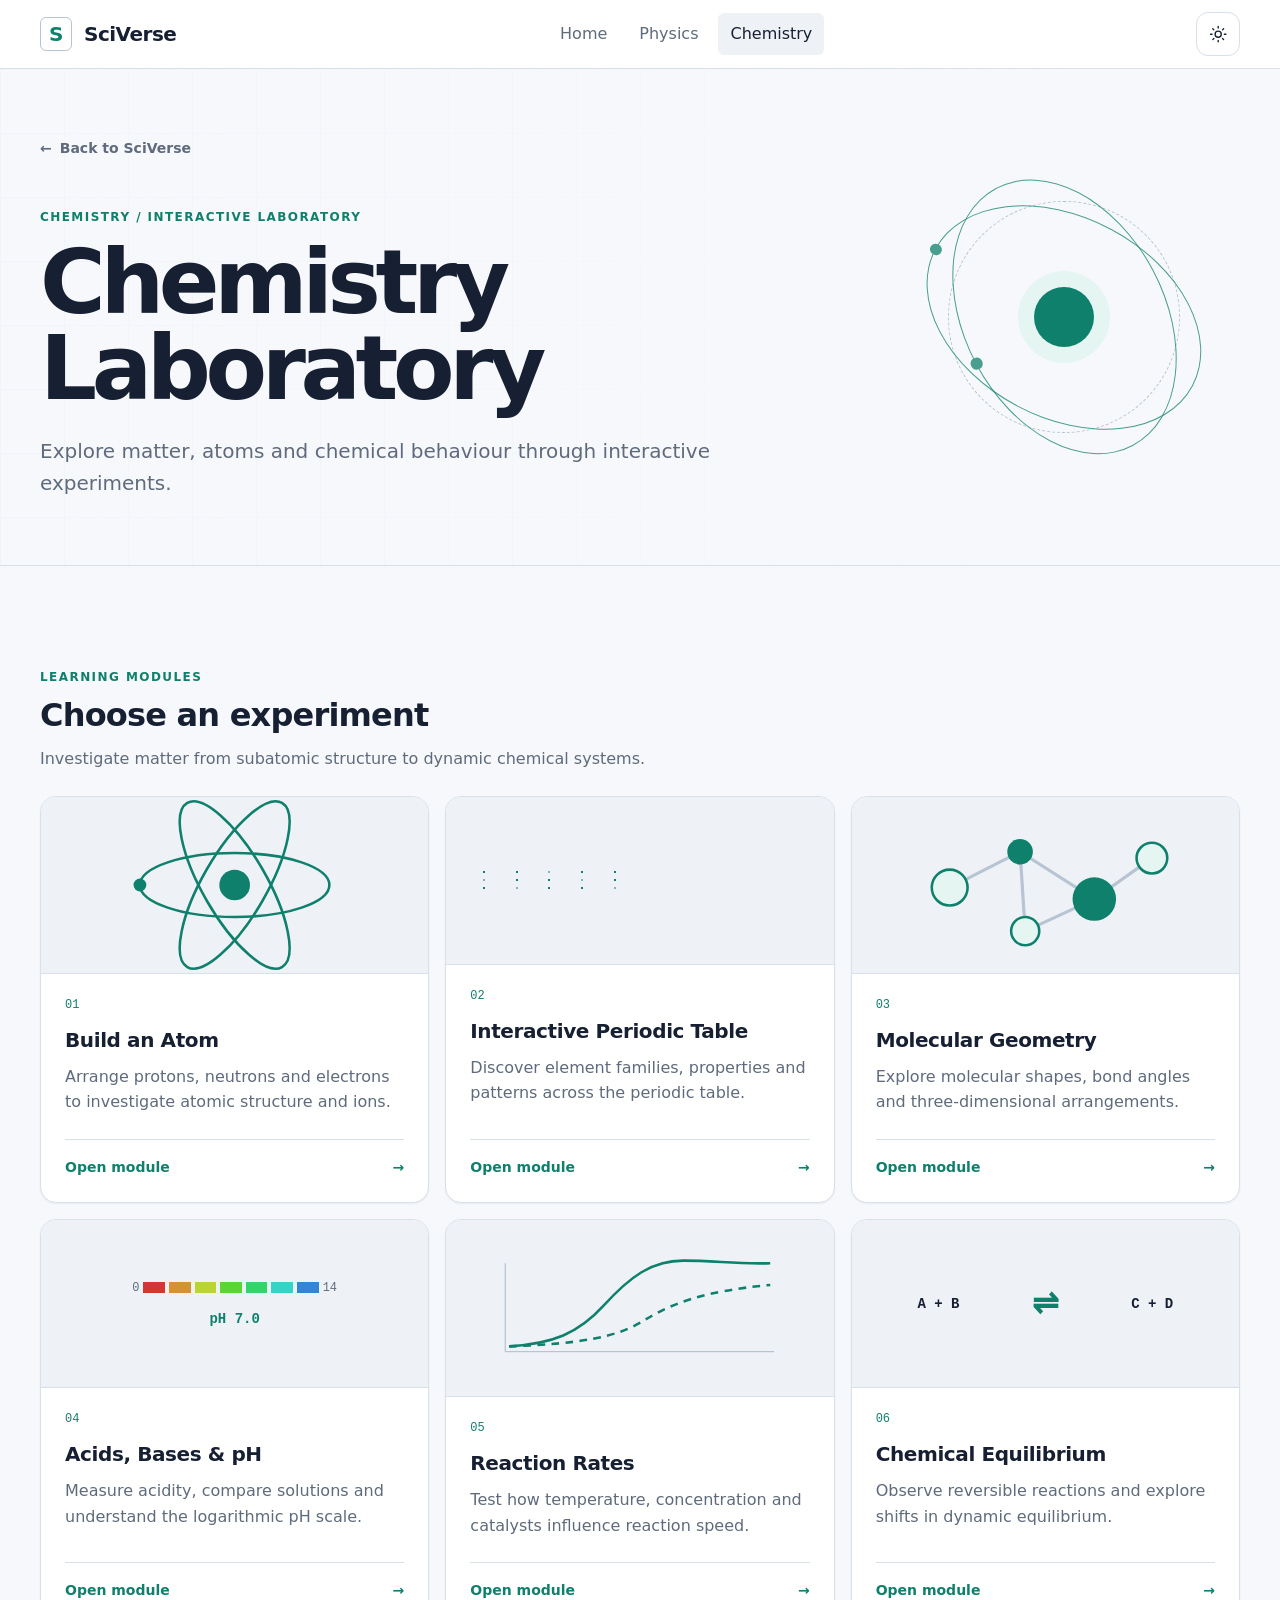
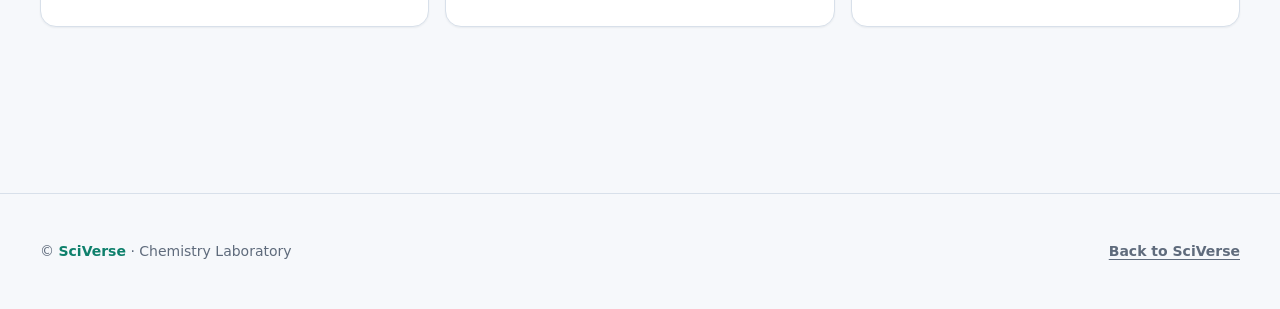
==== chemistry.html @ 0c0eaab9 "Initial SciVerse multimedia application" ====
<!DOCTYPE html>
<html lang="en" data-subject="chemistry">
<head>
  <meta charset="UTF-8"><meta name="viewport" content="width=device-width, initial-scale=1.0">
  <meta name="description" content="Explore atoms, molecules, reactions, pH, and equilibrium in the SciVerse Chemistry Laboratory.">
  <title>Chemistry Laboratory | SciVerse</title>
  <link rel="stylesheet" href="css/common.css"><link rel="stylesheet" href="css/subject.css">
  <script src="js/common.js" defer></script>
</head>
<body>
  <a class="skip-link" href="#main-content">Skip to main content</a>
  <header class="navbar"><div class="page-container navbar__inner"><a class="logo" href="index.html" aria-label="SciVerse home"><span class="logo__mark" aria-hidden="true">S</span><span>SciVerse</span></a><nav aria-label="Primary navigation"><ul class="navbar__links"><li><a class="navbar__link" href="index.html">Home</a></li><li><a class="navbar__link" href="physics.html">Physics</a></li><li><a class="navbar__link" href="chemistry.html" aria-current="page">Chemistry</a></li></ul></nav><button class="icon-button theme-toggle" type="button" data-theme-toggle aria-label="Switch theme" aria-pressed="false"><svg class="theme-toggle__sun" viewBox="0 0 24 24" aria-hidden="true"><circle cx="12" cy="12" r="4"/><path d="M12 2v2M12 20v2M4.93 4.93l1.42 1.42M17.65 17.65l1.42 1.42M2 12h2M20 12h2M4.93 19.07l1.42-1.42M17.65 6.35l1.42-1.42"/></svg><svg class="theme-toggle__moon" viewBox="0 0 24 24" aria-hidden="true"><path d="M20.2 15.3A8.5 8.5 0 0 1 8.7 3.8 8.5 8.5 0 1 0 20.2 15.3Z"/></svg></button></div></header>
  <main id="main-content">
    <section class="subject-hero"><div class="subject-hero__grid" aria-hidden="true"></div><div class="page-container subject-hero__inner"><div><a class="back-link" href="index.html"><span aria-hidden="true">←</span> Back to SciVerse</a><p class="subject-label">Chemistry / Interactive laboratory</p><h1>Chemistry Laboratory</h1><p>Explore matter, atoms and chemical behaviour through interactive experiments.</p></div><div class="subject-emblem subject-emblem--chemistry" aria-hidden="true"><span class="emblem-orbit emblem-orbit--a"><i></i></span><span class="emblem-orbit emblem-orbit--b"><i></i></span><b></b></div></div></section>
    <section class="subject-content" aria-labelledby="modules-title"><div class="page-container"><div class="section-heading"><p class="section-heading__eyebrow">Learning modules</p><h2 class="section-heading__title" id="modules-title">Choose an experiment</h2><p class="section-heading__description">Investigate matter from subatomic structure to dynamic chemical systems.</p></div><div class="module-grid">
      <a class="module-card" href="concepts/chemistry/atom-builder.html"><div class="module-visual"><svg viewBox="0 0 240 100" aria-hidden="true"><ellipse class="accent" cx="120" cy="50" rx="74" ry="25"/><ellipse class="accent" cx="120" cy="50" rx="74" ry="25" transform="rotate(60 120 50)"/><ellipse class="accent" cx="120" cy="50" rx="74" ry="25" transform="rotate(-60 120 50)"/><circle class="fill" cx="120" cy="50" r="12"/><circle class="fill" cx="46" cy="50" r="5"/></svg></div><div class="module-card__content"><span class="module-number">01</span><h3>Build an Atom</h3><p>Arrange protons, neutrons and electrons to investigate atomic structure and ions.</p><span class="module-action">Open module <i aria-hidden="true">→</i></span></div></a>
      <a class="module-card" href="concepts/chemistry/periodic-table.html"><div class="module-visual periodic-preview" aria-hidden="true"><i></i><i></i><i></i><i></i><i></i><i></i><i></i><i></i><i></i><i></i><i></i><i></i><i></i><i></i><i></i></div><div class="module-card__content"><span class="module-number">02</span><h3>Interactive Periodic Table</h3><p>Discover element families, properties and patterns across the periodic table.</p><span class="module-action">Open module <i aria-hidden="true">→</i></span></div></a>
      <a class="module-card" href="concepts/chemistry/molecule.html"><div class="module-visual"><svg viewBox="0 0 240 100" aria-hidden="true"><path class="guide strong" d="m45 52 55-28 58 37 45-32M100 24l4 62 54-25"/><circle class="fill-soft" cx="45" cy="52" r="14"/><circle class="fill" cx="100" cy="24" r="10"/><circle class="fill-soft" cx="104" cy="86" r="11"/><circle class="fill" cx="158" cy="61" r="17"/><circle class="fill-soft" cx="203" cy="29" r="12"/></svg></div><div class="module-card__content"><span class="module-number">03</span><h3>Molecular Geometry</h3><p>Explore molecular shapes, bond angles and three-dimensional arrangements.</p><span class="module-action">Open module <i aria-hidden="true">→</i></span></div></a>
      <a class="module-card" href="concepts/chemistry/ph-lab.html"><div class="module-visual ph-preview" aria-hidden="true"><div><span>0</span><i></i><i></i><i></i><i></i><i></i><i></i><i></i><span>14</span></div><b>pH 7.0</b></div><div class="module-card__content"><span class="module-number">04</span><h3>Acids, Bases &amp; pH</h3><p>Measure acidity, compare solutions and understand the logarithmic pH scale.</p><span class="module-action">Open module <i aria-hidden="true">→</i></span></div></a>
      <a class="module-card" href="concepts/chemistry/reaction-rate.html"><div class="module-visual"><svg viewBox="0 0 240 100" aria-hidden="true"><path class="guide" d="M15 84h210M15 15v69"/><path class="accent" d="M18 80C52 78 72 70 92 48s37-35 62-35 43 3 68 2"/><path class="accent dashed" d="M18 80c55-2 84-7 105-20s45-23 99-28"/></svg></div><div class="module-card__content"><span class="module-number">05</span><h3>Reaction Rates</h3><p>Test how temperature, concentration and catalysts influence reaction speed.</p><span class="module-action">Open module <i aria-hidden="true">→</i></span></div></a>
      <a class="module-card" href="concepts/chemistry/equilibrium.html"><div class="module-visual equilibrium-preview" aria-hidden="true"><span>A + B</span><div><i>⇌</i></div><span>C + D</span></div><div class="module-card__content"><span class="module-number">06</span><h3>Chemical Equilibrium</h3><p>Observe reversible reactions and explore shifts in dynamic equilibrium.</p><span class="module-action">Open module <i aria-hidden="true">→</i></span></div></a>
    </div></div></section>
  </main>
  <footer class="site-footer"><div class="page-container site-footer__inner"><p>© <span>SciVerse</span> · Chemistry Laboratory</p><a href="index.html">Back to SciVerse</a></div></footer>
</body>
</html>
---- css/common.css ----
/* SciVerse shared design system */
:root {
  color-scheme: light;
  --color-bg: #f6f8fb; --color-surface: #fff; --color-surface-raised: #fff; --color-surface-subtle: #eef2f7;
  --color-text: #172033; --color-text-muted: #5f6b7c; --color-border: #d8e0ea; --color-border-strong: #b8c4d3;
  --color-physics: #2563eb; --color-physics-soft: #eaf1ff; --color-chemistry: #0f806c; --color-chemistry-soft: #e5f6f2;
  --color-success: #16845b; --color-warning: #9a5900; --color-error: #c53945; --color-focus: #2563eb;
  --shadow-sm: 0 1px 2px rgb(23 32 51 / .06); --shadow-md: 0 10px 30px rgb(23 32 51 / .09);
  --space-1: .25rem; --space-2: .5rem; --space-3: .75rem; --space-4: 1rem; --space-5: 1.5rem; --space-6: 2rem; --space-7: 3rem; --space-8: 4rem;
  --radius-sm: .375rem; --radius-md: .75rem; --radius-lg: 1rem; --radius-pill: 999px;
  --font-sans: Inter, ui-sans-serif, system-ui, -apple-system, BlinkMacSystemFont, "Segoe UI", sans-serif;
  --font-mono: "SFMono-Regular", Consolas, "Liberation Mono", monospace;
  --text-xs: .75rem; --text-sm: .875rem; --text-md: 1rem; --text-lg: 1.25rem;
  --text-xl: clamp(1.5rem, 3vw, 2rem); --text-2xl: clamp(2rem, 5vw, 3.25rem);
  --leading-tight: 1.2; --leading-normal: 1.6;
  --transition-fast: 140ms ease; --transition-normal: 240ms ease; --transition-slow: 420ms ease;
  --container-width: 75rem; --nav-height: 4.25rem;
}
[data-theme="dark"] {
  color-scheme: dark;
  --color-bg: #0c111b; --color-surface: #141b28; --color-surface-raised: #192231; --color-surface-subtle: #202a3a;
  --color-text: #edf2f8; --color-text-muted: #aab5c5; --color-border: #2c384a; --color-border-strong: #435169;
  --color-physics: #72a7ff; --color-physics-soft: #182b4b; --color-chemistry: #55cdb3; --color-chemistry-soft: #153a35;
  --color-success: #58c99a; --color-warning: #f0b35d; --color-error: #ff818c; --color-focus: #8ab7ff;
  --shadow-sm: 0 1px 2px rgb(0 0 0 / .25); --shadow-md: 0 12px 34px rgb(0 0 0 / .3);
}
*, *::before, *::after { box-sizing: border-box; }
html { scroll-behavior: smooth; }
body { margin: 0; min-height: 100vh; background: var(--color-bg); color: var(--color-text); font: var(--text-md)/var(--leading-normal) var(--font-sans); text-rendering: optimizeLegibility; transition: background-color var(--transition-normal), color var(--transition-normal); }
img, svg, canvas { display: block; max-width: 100%; }
button, input, select, textarea { color: inherit; font: inherit; }
a { color: inherit; text-decoration-thickness: .08em; text-underline-offset: .18em; }
:focus-visible { outline: 3px solid var(--color-focus); outline-offset: 3px; }
.page-container { width: min(calc(100% - 2 * var(--space-5)), var(--container-width)); margin-inline: auto; }

/* Navigation and identity */
.navbar { position: relative; z-index: 10; min-height: var(--nav-height); background: var(--color-surface); border-bottom: 1px solid var(--color-border); }
.navbar__inner { min-height: inherit; display: flex; align-items: center; justify-content: space-between; gap: var(--space-5); }
.navbar__links { display: flex; align-items: center; gap: var(--space-2); margin: 0; padding: 0; list-style: none; }
.navbar__link { display: inline-flex; padding: var(--space-2) var(--space-3); border-radius: var(--radius-sm); color: var(--color-text-muted); text-decoration: none; transition: color var(--transition-fast), background-color var(--transition-fast); }
.navbar__link:hover, .navbar__link[aria-current="page"] { color: var(--color-text); background: var(--color-surface-subtle); }
.logo { display: inline-flex; align-items: center; gap: var(--space-3); color: var(--color-text); font-size: var(--text-lg); font-weight: 750; letter-spacing: -.025em; text-decoration: none; }
.logo__mark { display: grid; width: 2rem; aspect-ratio: 1; place-items: center; border: 1px solid var(--color-border-strong); border-radius: var(--radius-sm); color: var(--color-physics); }

/* Buttons */
.button, .icon-button { display: inline-flex; align-items: center; justify-content: center; gap: var(--space-2); min-height: 2.75rem; border: 1px solid transparent; border-radius: var(--radius-md); background: var(--color-text); color: var(--color-bg); font-weight: 650; line-height: 1; text-decoration: none; cursor: pointer; transition: transform var(--transition-fast), background-color var(--transition-fast), border-color var(--transition-fast), box-shadow var(--transition-fast); }
.button { padding: .75rem 1.125rem; }
.button:hover, .icon-button:hover { transform: translateY(-1px); box-shadow: var(--shadow-sm); }
.button:active, .icon-button:active { transform: none; }
.button--secondary { border-color: var(--color-border); background: var(--color-surface); color: var(--color-text); }
.button--physics { background: var(--color-physics); color: #fff; }
.button--chemistry { background: var(--color-chemistry); color: #fff; }
.button--ghost { background: transparent; color: var(--color-text); }
.icon-button { width: 2.75rem; padding: 0; border-color: var(--color-border); background: var(--color-surface); color: var(--color-text); }
.button:disabled, .icon-button:disabled, .button[aria-disabled="true"] { opacity: .5; pointer-events: none; cursor: not-allowed; box-shadow: none; }

/* Cards and headings */
.subject-card, .interactive-card, .simulation-panel, .control-panel, .quiz-container { background: var(--color-surface); border: 1px solid var(--color-border); border-radius: var(--radius-lg); box-shadow: var(--shadow-sm); }
.subject-card, .interactive-card { padding: var(--space-6); }
.subject-card { position: relative; overflow: hidden; border-top: 3px solid var(--subject-accent, var(--color-border-strong)); }
.subject-card--physics { --subject-accent: var(--color-physics); }
.subject-card--chemistry { --subject-accent: var(--color-chemistry); }
.interactive-card { transition: transform var(--transition-normal), border-color var(--transition-normal), box-shadow var(--transition-normal); }
.interactive-card:hover, .interactive-card:focus-within { transform: translateY(-3px); border-color: var(--color-border-strong); box-shadow: var(--shadow-md); }
.section-heading { margin-block: 0 var(--space-5); }
.section-heading__eyebrow { margin: 0 0 var(--space-2); color: var(--color-physics); font-size: var(--text-xs); font-weight: 750; letter-spacing: .12em; text-transform: uppercase; }
.section-heading__title { margin: 0; font-size: var(--text-xl); line-height: var(--leading-tight); letter-spacing: -.025em; }
.section-heading__description { max-width: 65ch; margin: var(--space-3) 0 0; color: var(--color-text-muted); }
.badge { display: inline-flex; align-items: center; gap: var(--space-1); padding: .25rem .625rem; border: 1px solid var(--color-border); border-radius: var(--radius-pill); background: var(--color-surface-subtle); color: var(--color-text-muted); font-size: var(--text-xs); font-weight: 700; }
.badge--physics { border-color: var(--color-physics); background: var(--color-physics-soft); color: var(--color-physics); }
.badge--chemistry { border-color: var(--color-chemistry); background: var(--color-chemistry-soft); color: var(--color-chemistry); }
.badge--success { color: var(--color-success); } .badge--warning { color: var(--color-warning); } .badge--error { color: var(--color-error); }

/* Lessons, simulations, and controls */
.simulation-panel { min-height: 20rem; padding: var(--space-5); overflow: hidden; }
.simulation-panel canvas { width: 100%; border-radius: var(--radius-md); background: var(--color-surface-subtle); }
.control-panel { display: grid; gap: var(--space-5); padding: var(--space-5); }
.control-group { display: grid; gap: var(--space-2); }
.control-label { display: flex; justify-content: space-between; gap: var(--space-4); font-size: var(--text-sm); font-weight: 650; }
.control-value { color: var(--color-text-muted); font-family: var(--font-mono); font-weight: 500; }
input[type="range"] { width: 100%; height: 1.5rem; margin: 0; accent-color: var(--color-physics); cursor: pointer; }
input[type="range"]:disabled { opacity: .5; cursor: not-allowed; }
.chemistry-controls input[type="range"] { accent-color: var(--color-chemistry); }
.formula-block { overflow-x: auto; padding: var(--space-5); border: 1px solid var(--color-border); border-left: 3px solid var(--color-physics); border-radius: var(--radius-md); background: var(--color-surface-subtle); font-family: var(--font-mono); text-align: center; }
.formula-block--chemistry { border-left-color: var(--color-chemistry); }
.info-box { --info-color: var(--color-physics); padding: var(--space-4) var(--space-5); border: 1px solid var(--color-border); border-left: 4px solid var(--info-color); border-radius: var(--radius-md); background: var(--color-surface); }
.info-box--success { --info-color: var(--color-success); } .info-box--warning { --info-color: var(--color-warning); } .info-box--error { --info-color: var(--color-error); }
.info-box__title { margin: 0 0 var(--space-1); font-weight: 750; }
.info-box p:last-child { margin-bottom: 0; }
.quiz-container { padding: var(--space-6); }
.quiz-options { display: grid; gap: var(--space-3); margin-block: var(--space-5); }
.quiz-option { display: flex; align-items: flex-start; gap: var(--space-3); padding: var(--space-4); border: 1px solid var(--color-border); border-radius: var(--radius-md); cursor: pointer; transition: border-color var(--transition-fast), background-color var(--transition-fast); }
.quiz-option:hover, .quiz-option:focus-within { border-color: var(--color-physics); background: var(--color-physics-soft); }
.progress { width: 100%; height: .625rem; overflow: hidden; border-radius: var(--radius-pill); background: var(--color-surface-subtle); }
.progress__bar { width: var(--progress, 0%); height: 100%; border-radius: inherit; background: var(--color-physics); transition: width var(--transition-slow); }
.progress--chemistry .progress__bar { background: var(--color-chemistry); }
.progress-label { display: flex; justify-content: space-between; gap: var(--space-4); margin-bottom: var(--space-2); color: var(--color-text-muted); font-size: var(--text-sm); }

/* Footer and accessibility helpers */
.site-footer { margin-top: var(--space-8); padding-block: var(--space-6); border-top: 1px solid var(--color-border); color: var(--color-text-muted); font-size: var(--text-sm); }
.site-footer__inner { display: flex; align-items: center; justify-content: space-between; gap: var(--space-5); flex-wrap: wrap; }
.visually-hidden { position: absolute !important; width: 1px !important; height: 1px !important; padding: 0 !important; margin: -1px !important; overflow: hidden !important; clip: rect(0, 0, 0, 0) !important; white-space: nowrap !important; border: 0 !important; }
@media (max-width: 48rem) {
  :root { --nav-height: 3.75rem; }
  .page-container { width: min(calc(100% - 2 * var(--space-4)), var(--container-width)); }
  .navbar__inner { flex-wrap: wrap; padding-block: var(--space-3); }
  .navbar__links { width: 100%; overflow-x: auto; }
  .subject-card, .interactive-card, .simulation-panel, .control-panel, .quiz-container { padding: var(--space-4); }
}
@media (max-width: 30rem) { .button { width: 100%; } .site-footer__inner { align-items: flex-start; flex-direction: column; } }
@media (prefers-reduced-motion: reduce) {
  html { scroll-behavior: auto; }
  *, *::before, *::after { scroll-behavior: auto !important; animation-duration: .01ms !important; animation-iteration-count: 1 !important; transition-duration: .01ms !important; }
}
---- css/subject.css ----
:root { --subject-accent: var(--color-physics); --subject-soft: var(--color-physics-soft); }
[data-subject="chemistry"] { --subject-accent: var(--color-chemistry); --subject-soft: var(--color-chemistry-soft); }
.skip-link { position: fixed; z-index: 100; top: var(--space-3); left: var(--space-3); padding: var(--space-2) var(--space-4); border-radius: var(--radius-sm); background: var(--color-text); color: var(--color-bg); transform: translateY(-160%); }
.skip-link:focus { transform: none; }
.theme-toggle svg { width: 1.15rem; fill: none; stroke: currentColor; stroke-linecap: round; stroke-linejoin: round; stroke-width: 1.8; }
.theme-toggle__moon { display: none; }
[data-theme="dark"] .theme-toggle__sun { display: none; }
[data-theme="dark"] .theme-toggle__moon { display: block; }
.logo__mark { color: var(--subject-accent); }
.subject-hero { position: relative; overflow: hidden; border-bottom: 1px solid var(--color-border); }
.subject-hero__grid { position: absolute; inset: 0; background-image: linear-gradient(var(--color-border) 1px, transparent 1px), linear-gradient(90deg, var(--color-border) 1px, transparent 1px); background-size: 4rem 4rem; opacity: .17; mask-image: linear-gradient(90deg, black, transparent 85%); pointer-events: none; }
.subject-hero__inner { position: relative; display: grid; min-height: 31rem; grid-template-columns: minmax(0, 1fr) 22rem; gap: var(--space-7); align-items: center; padding-block: var(--space-7); }
.back-link { display: inline-flex; align-items: center; gap: var(--space-2); margin-bottom: var(--space-7); color: var(--color-text-muted); font-size: var(--text-sm); font-weight: 650; text-decoration: none; }
.back-link:hover { color: var(--subject-accent); }
.subject-label { margin: 0 0 var(--space-3); color: var(--subject-accent); font-size: var(--text-xs); font-weight: 750; letter-spacing: .12em; text-transform: uppercase; }
.subject-hero h1 { max-width: 12ch; margin: 0; font-size: clamp(3rem, 7vw, 5.75rem); line-height: .96; letter-spacing: -.06em; }
.subject-hero__inner > div:first-child > p:last-child { max-width: 42rem; margin: var(--space-5) 0 0; color: var(--color-text-muted); font-size: var(--text-lg); }
.subject-emblem { position: relative; width: min(100%, 19rem); aspect-ratio: 1; margin: auto; }
.subject-emblem::before { position: absolute; inset: 12%; border: 1px dashed var(--color-border-strong); border-radius: 50%; content: ""; }
.subject-emblem > b { position: absolute; inset: 40%; border-radius: 50%; background: var(--subject-accent); box-shadow: 0 0 0 1rem var(--subject-soft); }
.emblem-orbit { position: absolute; inset: 17% 2%; border: 1px solid var(--subject-accent); border-radius: 50%; rotate: 28deg; opacity: .75; animation: emblem-spin 17s linear infinite; }
.emblem-orbit--b { inset: 2% 17%; rotate: -28deg; animation-duration: 23s; animation-direction: reverse; }
.emblem-orbit i { position: absolute; top: calc(50% - .35rem); left: -.35rem; width: .7rem; height: .7rem; border-radius: 50%; background: var(--subject-accent); }
@keyframes emblem-spin { to { rotate: 388deg; } }
.subject-content { padding-block: clamp(4rem, 8vw, 7rem); }
.section-heading__eyebrow { color: var(--subject-accent); }
.module-grid { display: grid; grid-template-columns: repeat(3, minmax(0, 1fr)); gap: var(--space-4); }
.module-card { display: flex; min-width: 0; min-height: 25rem; flex-direction: column; overflow: hidden; border: 1px solid var(--color-border); border-radius: var(--radius-lg); background: var(--color-surface); color: var(--color-text); text-decoration: none; box-shadow: var(--shadow-sm); transition: transform var(--transition-normal), border-color var(--transition-normal), box-shadow var(--transition-normal); }
.module-card:hover, .module-card:focus-visible { transform: translateY(-4px); border-color: var(--subject-accent); box-shadow: var(--shadow-md); }
.module-visual { display: grid; min-height: 10.5rem; place-items: center; padding: var(--space-5); overflow: hidden; border-bottom: 1px solid var(--color-border); background: var(--color-surface-subtle); }
.module-visual svg { width: 100%; max-height: 8rem; overflow: visible; }
.module-visual svg .guide { fill: none; stroke: var(--color-border-strong); stroke-width: 1; }
.module-visual svg .guide.strong { stroke-width: 2.5; }
.module-visual svg .accent { fill: none; stroke: var(--subject-accent); stroke-width: 2; }
.module-visual svg .dashed { stroke-dasharray: 6 5; }
.module-visual svg .fill { fill: var(--subject-accent); }
.module-visual svg .fill-soft { fill: var(--subject-soft); stroke: var(--subject-accent); stroke-width: 2; }
.module-card__content { display: flex; flex: 1; flex-direction: column; padding: var(--space-5); }
.module-number { color: var(--subject-accent); font: var(--text-xs) var(--font-mono); }
.module-card h3 { margin: var(--space-3) 0 var(--space-2); font-size: var(--text-lg); letter-spacing: -.02em; }
.module-card p { margin: 0 0 var(--space-5); color: var(--color-text-muted); }
.module-action { display: flex; align-items: center; justify-content: space-between; margin-top: auto; padding-top: var(--space-4); border-top: 1px solid var(--color-border); color: var(--subject-accent); font-size: var(--text-sm); font-weight: 750; }
.module-action i { font-style: normal; transition: transform var(--transition-fast); }
.module-card:hover .module-action i { transform: translateX(.25rem); }
.periodic-preview { grid-template-columns: repeat(5, 1.7rem); gap: .35rem; align-content: center; }
.periodic-preview i { aspect-ratio: 1; border: 1px solid var(--color-chemistry); background: var(--color-chemistry-soft); }
.periodic-preview i:nth-child(3n) { opacity: .5; }
.ph-preview { align-content: center; gap: var(--space-4); }
.ph-preview > div { display: flex; align-items: center; gap: .25rem; color: var(--color-text-muted); font: var(--text-xs) var(--font-mono); }
.ph-preview i { width: 1.35rem; height: .65rem; background: hsl(calc(var(--i, 0) * 35) 65% 52%); }
.ph-preview i:nth-of-type(1) { --i: 0; } .ph-preview i:nth-of-type(2) { --i: 1; } .ph-preview i:nth-of-type(3) { --i: 2; } .ph-preview i:nth-of-type(4) { --i: 3; } .ph-preview i:nth-of-type(5) { --i: 4; } .ph-preview i:nth-of-type(6) { --i: 5; } .ph-preview i:nth-of-type(7) { --i: 6; }
.ph-preview b { color: var(--color-chemistry); font: 700 var(--text-sm) var(--font-mono); }
.equilibrium-preview { grid-template-columns: auto 4rem auto; gap: var(--space-3); color: var(--color-text); font: 700 var(--text-sm) var(--font-mono); }
.equilibrium-preview div { display: grid; place-items: center; color: var(--color-chemistry); font-size: 2rem; }
.equilibrium-preview i { font-style: normal; }
.site-footer__inner span { color: var(--subject-accent); font-weight: 750; }
.site-footer__inner a { font-weight: 650; }
@media (max-width: 64rem) { .module-grid { grid-template-columns: repeat(2, minmax(0, 1fr)); } }
@media (max-width: 48rem) {
  .navbar__inner { display: grid; grid-template-columns: 1fr auto; } .navbar nav { grid-row: 2; grid-column: 1 / -1; } .navbar__links { padding-bottom: var(--space-1); }
  .subject-hero__inner { min-height: auto; grid-template-columns: 1fr; padding-block: var(--space-6) var(--space-7); } .back-link { margin-bottom: var(--space-6); }
  .subject-emblem { width: min(65vw, 15rem); grid-row: 1; } .subject-hero h1 { font-size: clamp(2.8rem, 14vw, 4.6rem); }
}
@media (max-width: 35rem) { .module-grid { grid-template-columns: 1fr; } .module-card { min-height: 23rem; } }
@media (prefers-reduced-motion: reduce) { .emblem-orbit { animation: none; } }
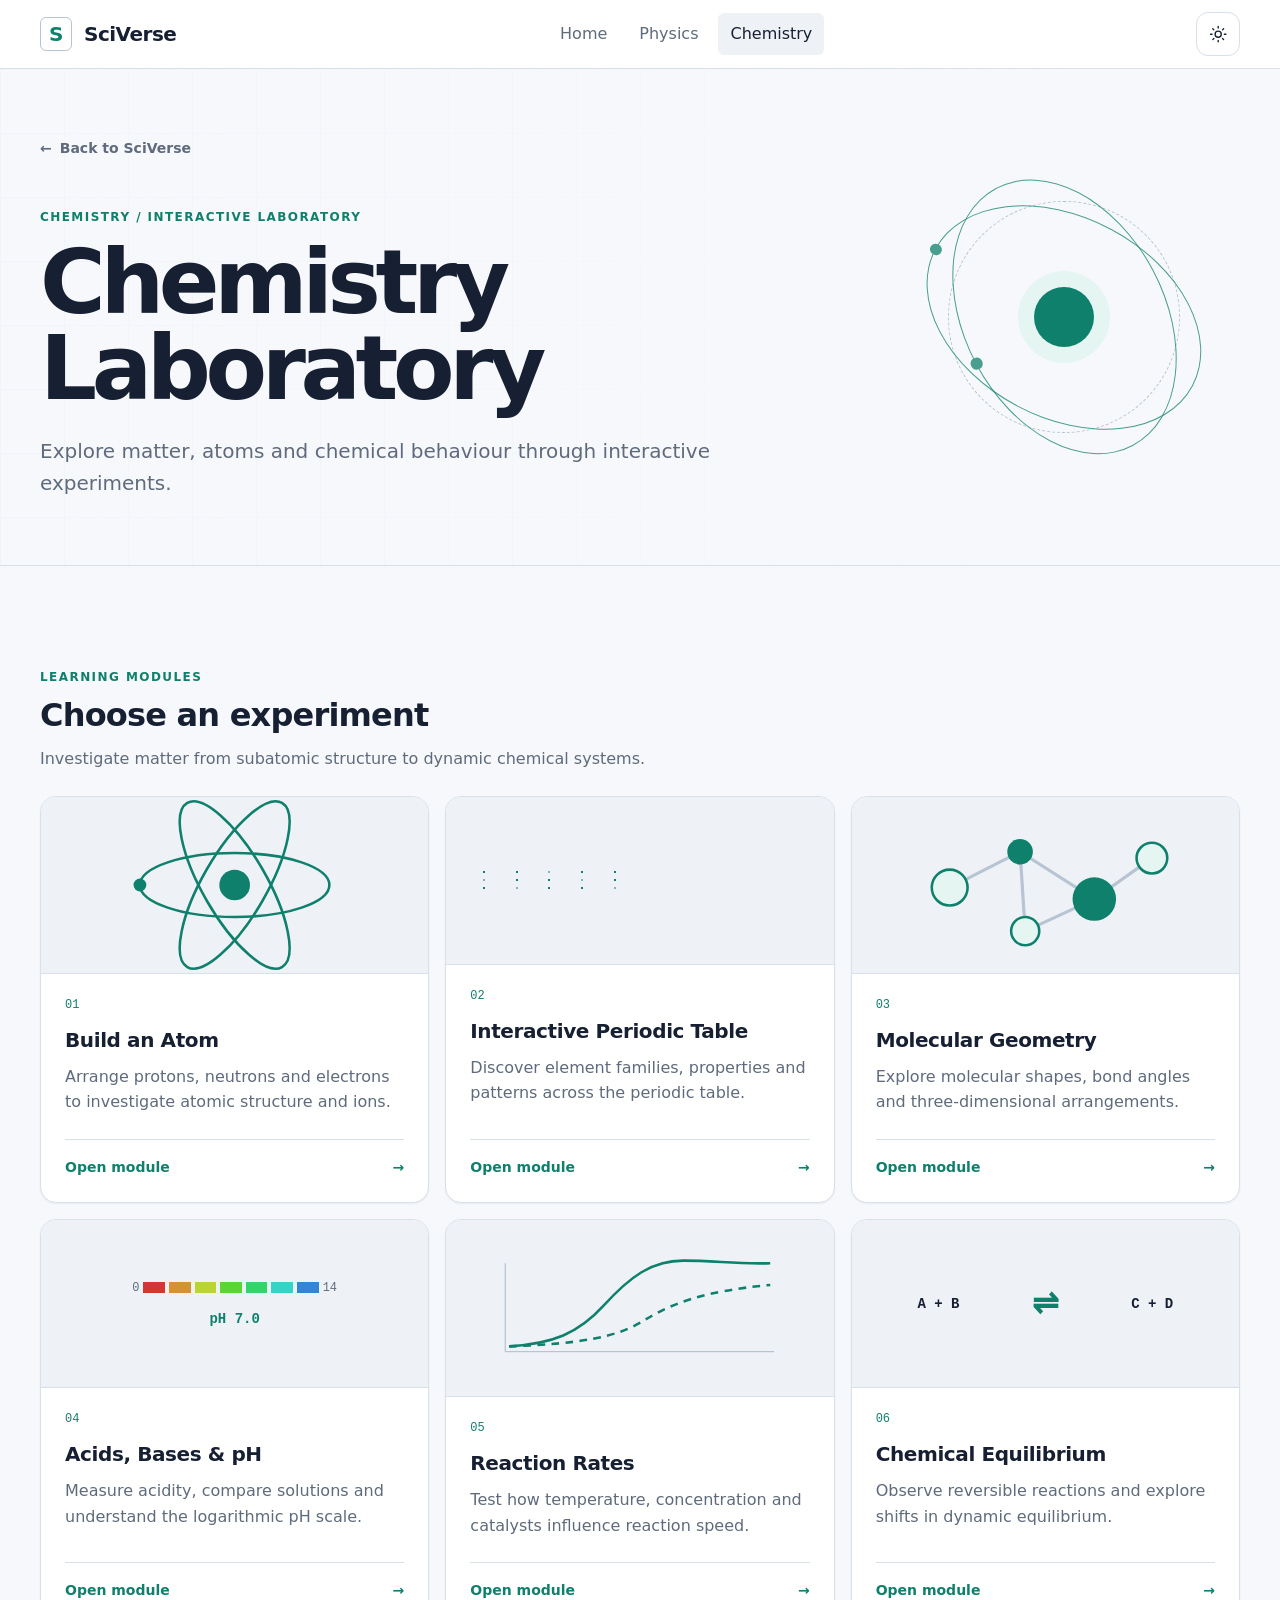
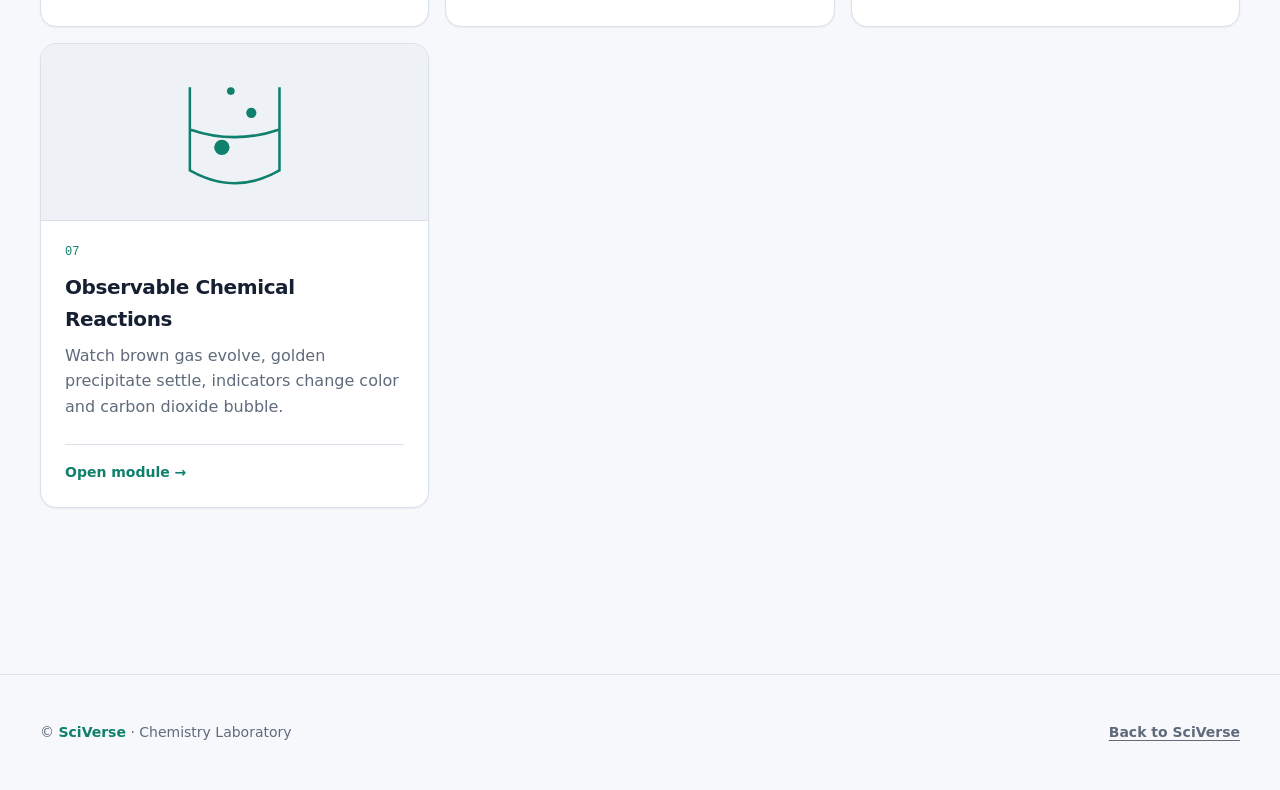
==== commit ed4fbc3b: "Upgrade science lab visuals and expand chemistry collections" ====
--- a/chemistry.html
+++ b/chemistry.html
@@ -19,7 +19,7 @@
       <a class="module-card" href="concepts/chemistry/ph-lab.html"><div class="module-visual ph-preview" aria-hidden="true"><div><span>0</span><i></i><i></i><i></i><i></i><i></i><i></i><i></i><span>14</span></div><b>pH 7.0</b></div><div class="module-card__content"><span class="module-number">04</span><h3>Acids, Bases &amp; pH</h3><p>Measure acidity, compare solutions and understand the logarithmic pH scale.</p><span class="module-action">Open module <i aria-hidden="true">→</i></span></div></a>
       <a class="module-card" href="concepts/chemistry/reaction-rate.html"><div class="module-visual"><svg viewBox="0 0 240 100" aria-hidden="true"><path class="guide" d="M15 84h210M15 15v69"/><path class="accent" d="M18 80C52 78 72 70 92 48s37-35 62-35 43 3 68 2"/><path class="accent dashed" d="M18 80c55-2 84-7 105-20s45-23 99-28"/></svg></div><div class="module-card__content"><span class="module-number">05</span><h3>Reaction Rates</h3><p>Test how temperature, concentration and catalysts influence reaction speed.</p><span class="module-action">Open module <i aria-hidden="true">→</i></span></div></a>
       <a class="module-card" href="concepts/chemistry/equilibrium.html"><div class="module-visual equilibrium-preview" aria-hidden="true"><span>A + B</span><div><i>⇌</i></div><span>C + D</span></div><div class="module-card__content"><span class="module-number">06</span><h3>Chemical Equilibrium</h3><p>Observe reversible reactions and explore shifts in dynamic equilibrium.</p><span class="module-action">Open module <i aria-hidden="true">→</i></span></div></a>
-    </div></div></section>
+<a class="module-card" href="concepts/chemistry/reaction-visuals.html"><div class="module-visual"><svg viewBox="0 0 240 100" aria-hidden="true"><path class="accent" d="M85 15v65q35 20 70 0V15M85 48q35 12 70 0"/><circle class="fill" cx="110" cy="62" r="6"/><circle class="fill" cx="133" cy="35" r="4"/><circle class="fill" cx="117" cy="18" r="3"/></svg></div><div class="module-card__content"><span class="module-number">07</span><h3>Observable Chemical Reactions</h3><p>Watch brown gas evolve, golden precipitate settle, indicators change color and carbon dioxide bubble.</p><span class="module-action">Open module →</span></div></a>    </div></div></section>
   </main>
   <footer class="site-footer"><div class="page-container site-footer__inner"><p>© <span>SciVerse</span> · Chemistry Laboratory</p><a href="index.html">Back to SciVerse</a></div></footer>
 </body>
